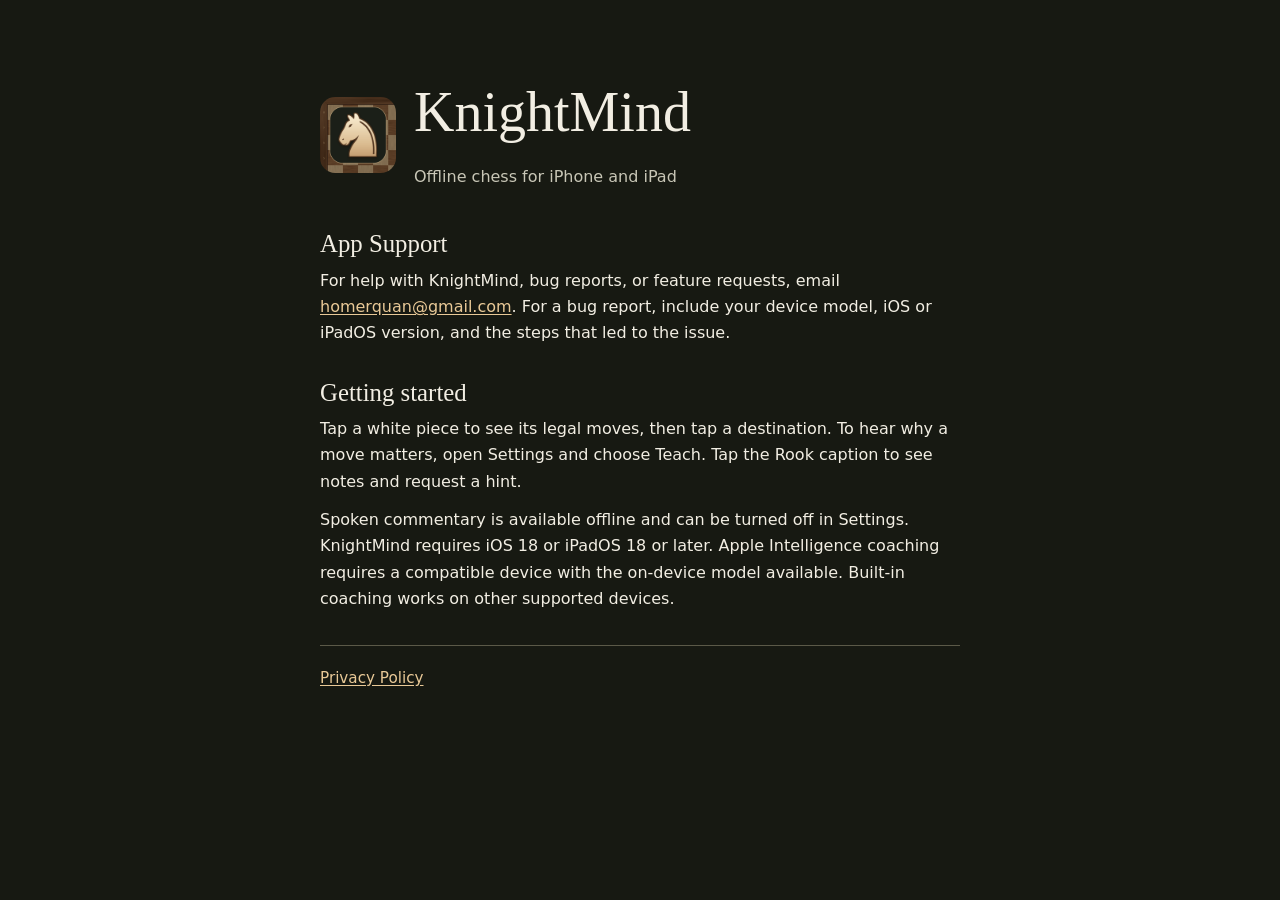
==== knightmind/index.html @ 798f2446 "Add KnightMind support and privacy policy pages" ====
<!doctype html>
<html lang="en">
<head>
  <meta charset="utf-8">
  <meta name="viewport" content="width=device-width, initial-scale=1">
  <meta name="description" content="Get support for KnightMind, an offline chess game for iPhone and iPad.">
  <title>KnightMind — App Support</title>
  <link rel="icon" href="icon.png" type="image/png">
  <link rel="stylesheet" href="styles.css">
</head>
<body>
  <main>
    <header class="app-header">
      <img class="app-icon" src="icon.png" alt="" width="76" height="76">
      <div>
        <h1>KnightMind</h1>
        <p>Offline chess for iPhone and iPad</p>
      </div>
    </header>

    <section id="support">
      <h2>App Support</h2>
      <p>For help with KnightMind, bug reports, or feature requests, email <a href="mailto:homerquan@gmail.com">homerquan@gmail.com</a>. For a bug report, include your device model, iOS or iPadOS version, and the steps that led to the issue.</p>
    </section>

    <section>
      <h2>Getting started</h2>
      <p>Tap a white piece to see its legal moves, then tap a destination. To hear why a move matters, open Settings and choose Teach. Tap the Rook caption to see notes and request a hint.</p>
      <p>Spoken commentary is available offline and can be turned off in Settings. KnightMind requires iOS 18 or iPadOS 18 or later. Apple Intelligence coaching requires a compatible device with the on-device model available. Built-in coaching works on other supported devices.</p>
    </section>

    <footer><a href="privacy/">Privacy Policy</a></footer>
  </main>
</body>
</html>
---- knightmind/styles.css ----
:root {
  color-scheme: dark;
  background: #171912;
  color: #f2eee3;
  font-family: system-ui, sans-serif;
  line-height: 1.65;
}

body {
  margin: 0;
}

main {
  box-sizing: border-box;
  width: min(100%, 46rem);
  margin-inline: auto;
  padding: clamp(2rem, 8vw, 5rem) clamp(1.25rem, 5vw, 3rem);
}

header {
  margin-block-end: 2.5rem;
}

.app-header {
  display: flex;
  align-items: center;
  gap: 1.125rem;
}

.app-icon {
  flex-shrink: 0;
  border-radius: 20%;
}

h1,
h2 {
  margin-block: 0 0.35em;
  font-family: Georgia, serif;
  font-weight: 400;
  line-height: 1.15;
}

h1 {
  font-size: clamp(2rem, 7vw, 3.5rem);
}

h2 {
  font-size: 1.55rem;
}

p {
  margin-block: 0 0.75rem;
}

header p {
  margin-block-end: 0;
  color: #c8c6b6;
}

section {
  margin-block: 2rem;
}

nav,
footer {
  font-size: 0.95rem;
}

nav {
  margin-block-end: 1.5rem;
}

footer {
  padding-block-start: 1.25rem;
  border-top: 1px solid #5b5948;
}

a {
  color: #e9c997;
  overflow-wrap: anywhere;
  text-underline-offset: 0.15em;
}
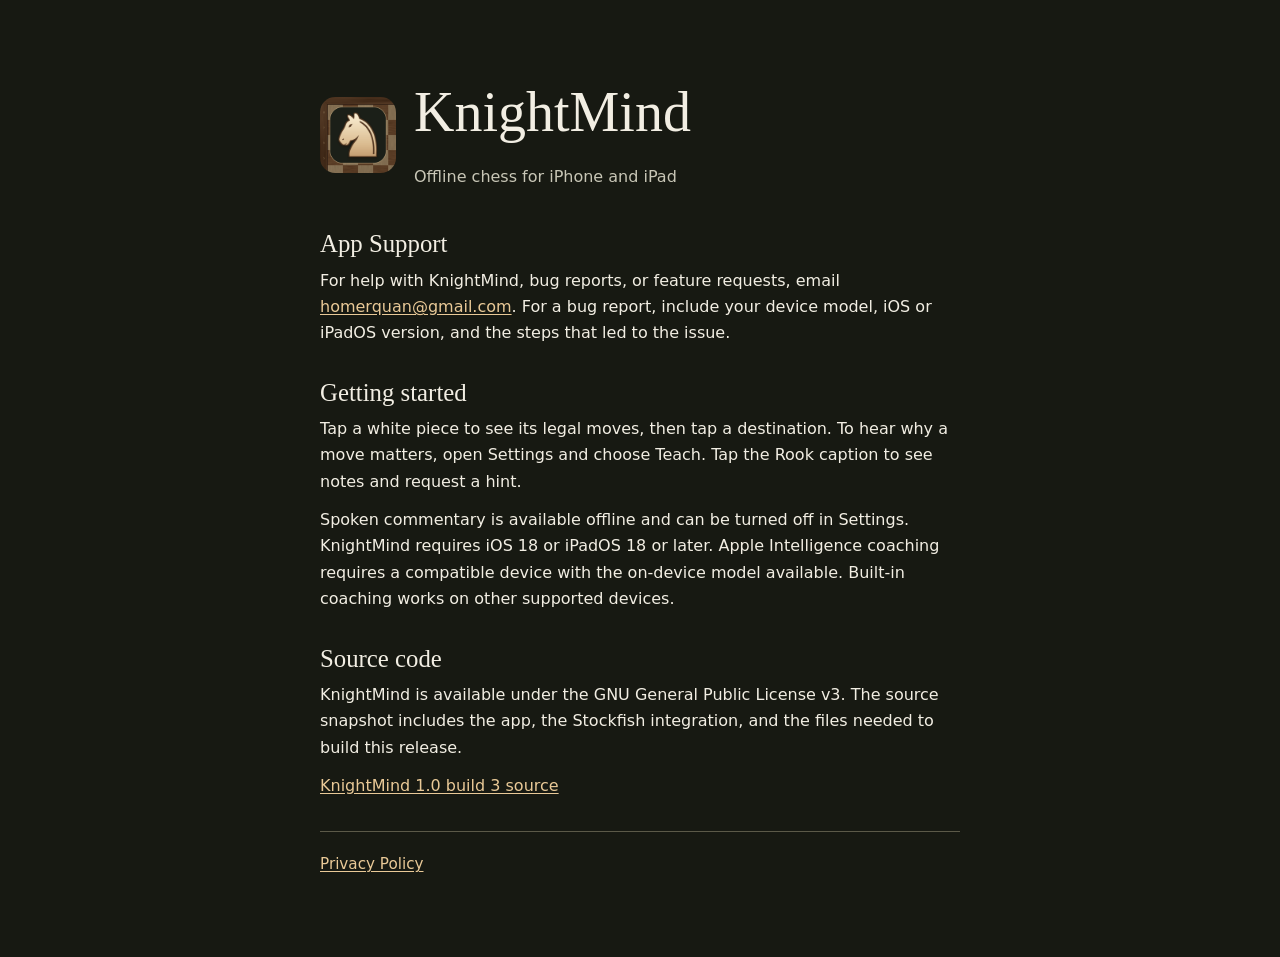
==== commit 4a3097ce: "Link KnightMind 1.0 build 3 corresponding source" ====
--- a/knightmind/index.html
+++ b/knightmind/index.html
@@ -29,6 +29,12 @@
       <p>Spoken commentary is available offline and can be turned off in Settings. KnightMind requires iOS 18 or iPadOS 18 or later. Apple Intelligence coaching requires a compatible device with the on-device model available. Built-in coaching works on other supported devices.</p>
     </section>
 
+    <section>
+      <h2>Source code</h2>
+      <p>KnightMind is available under the GNU General Public License v3. The source snapshot includes the app, the Stockfish integration, and the files needed to build this release.</p>
+      <p><a href="https://github.com/homerquan/knightmind-source/tree/v1.0-build.3">KnightMind 1.0 build 3 source</a></p>
+    </section>
+
     <footer><a href="privacy/">Privacy Policy</a></footer>
   </main>
 </body>
